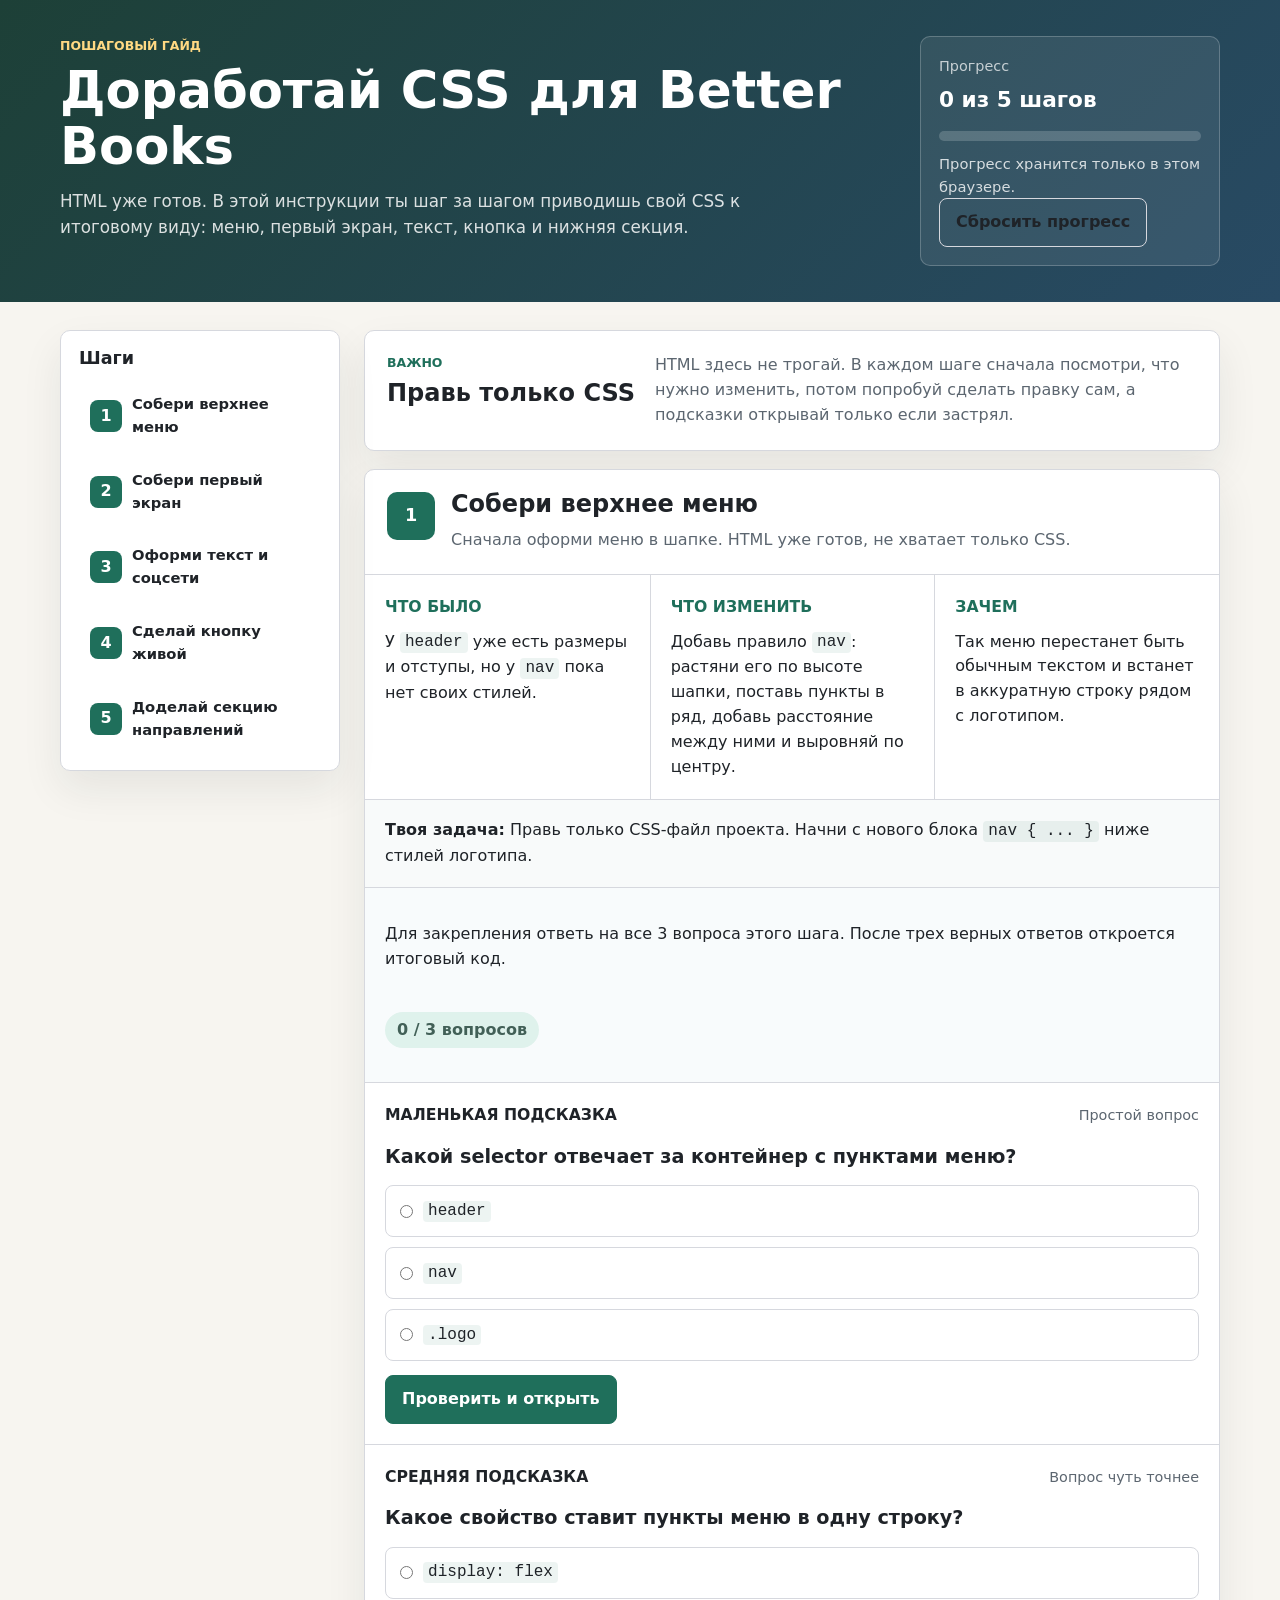
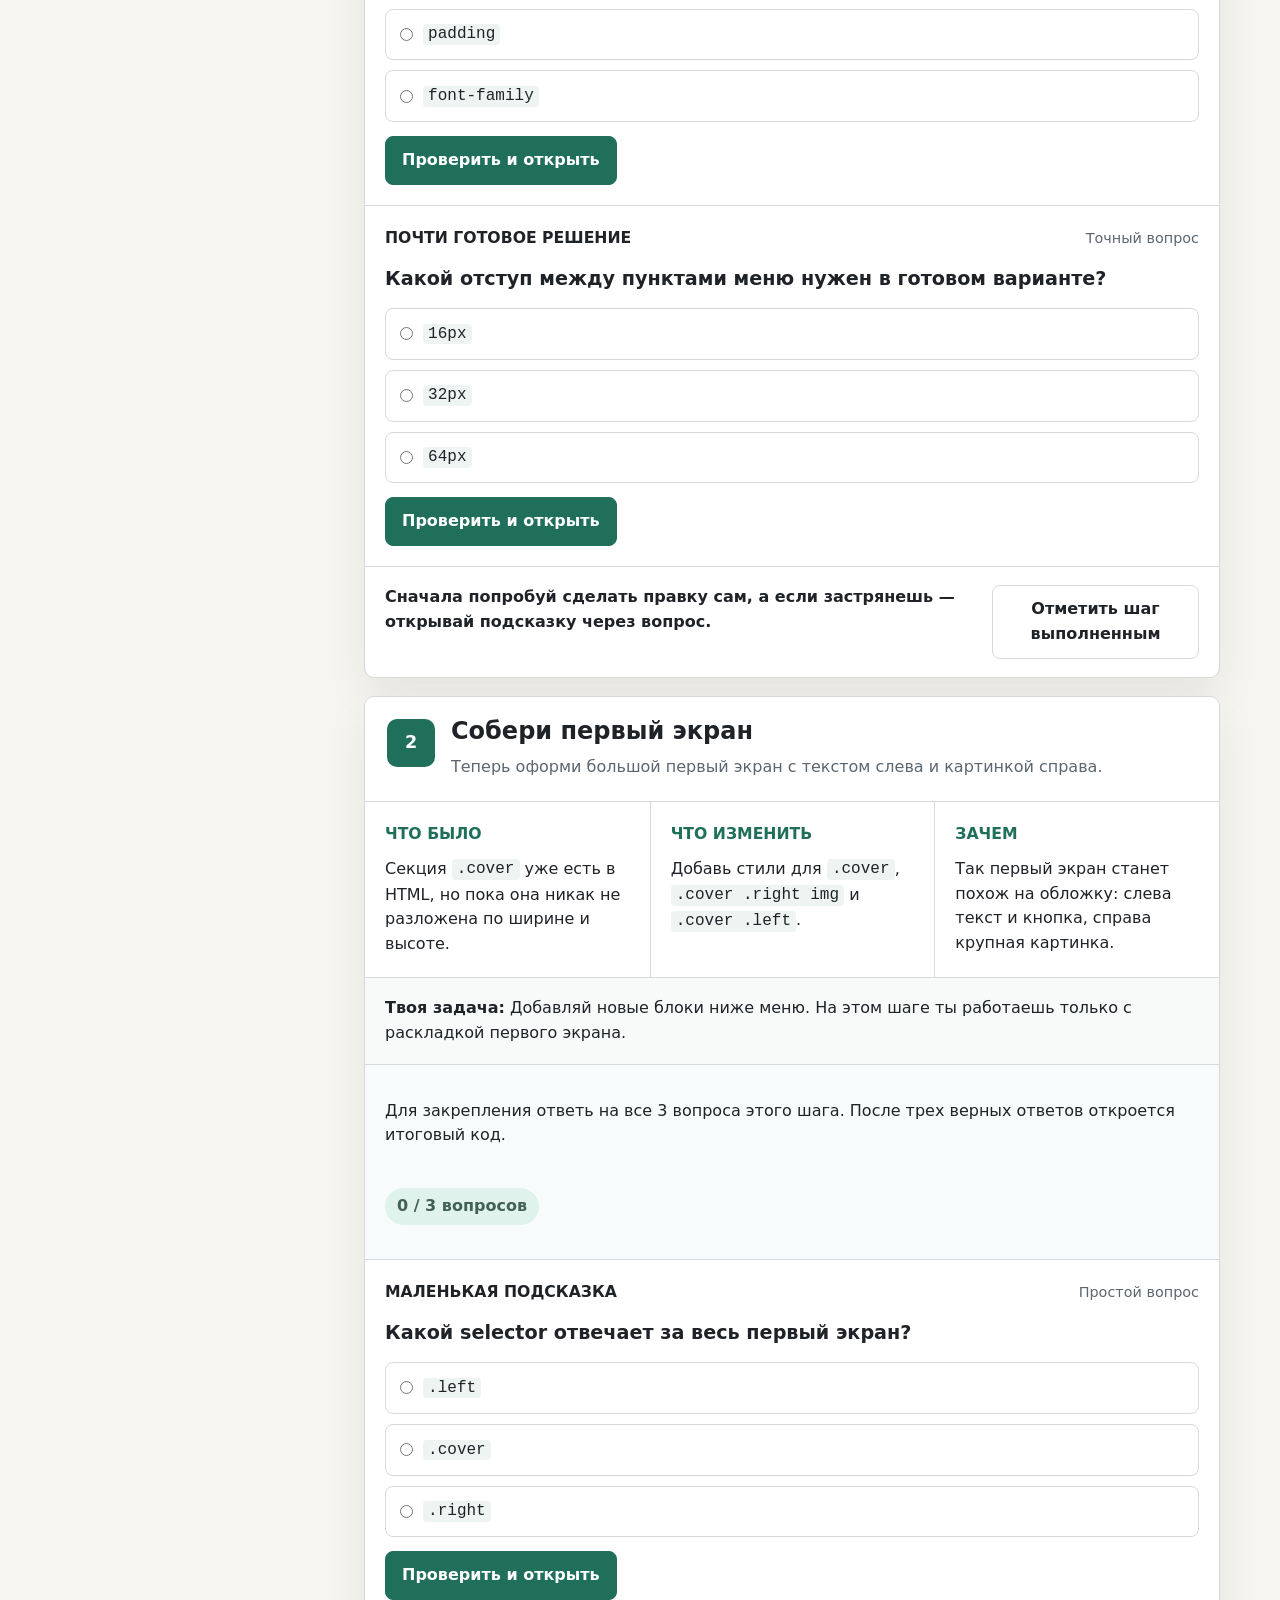
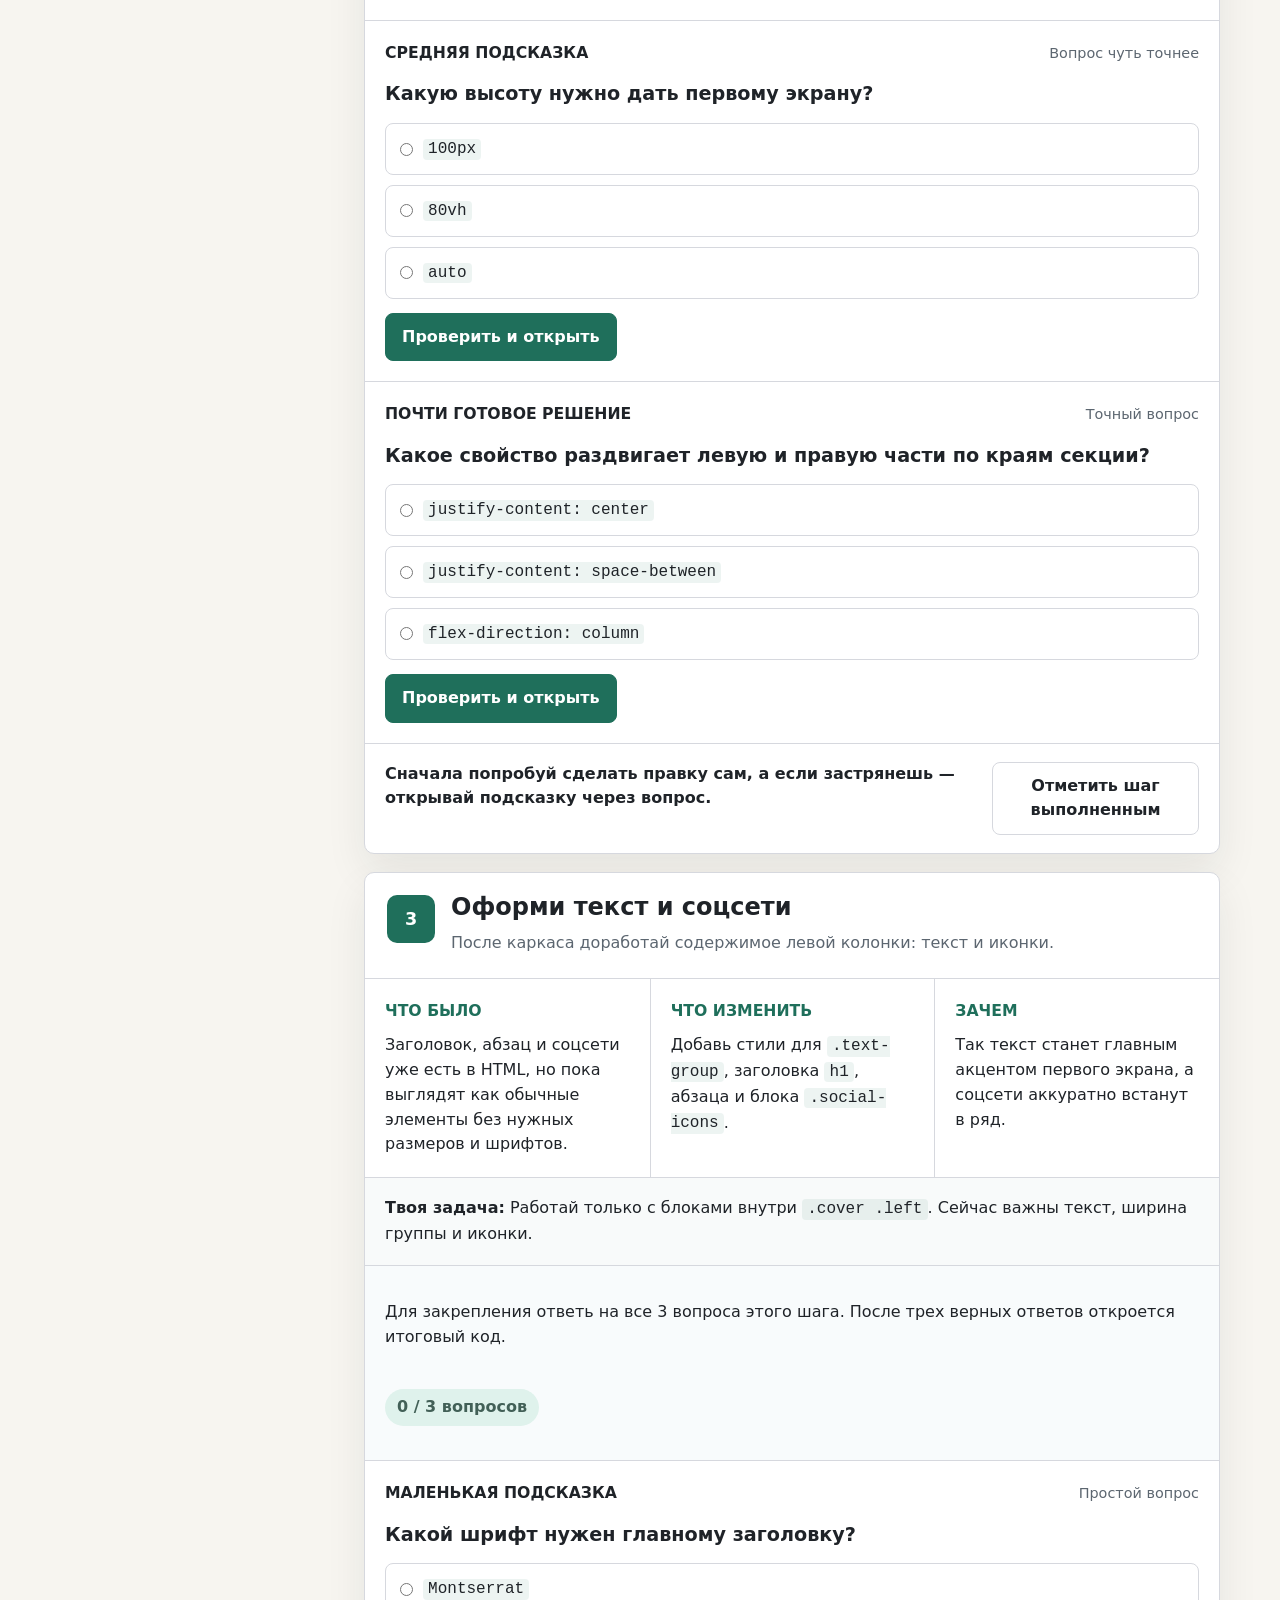
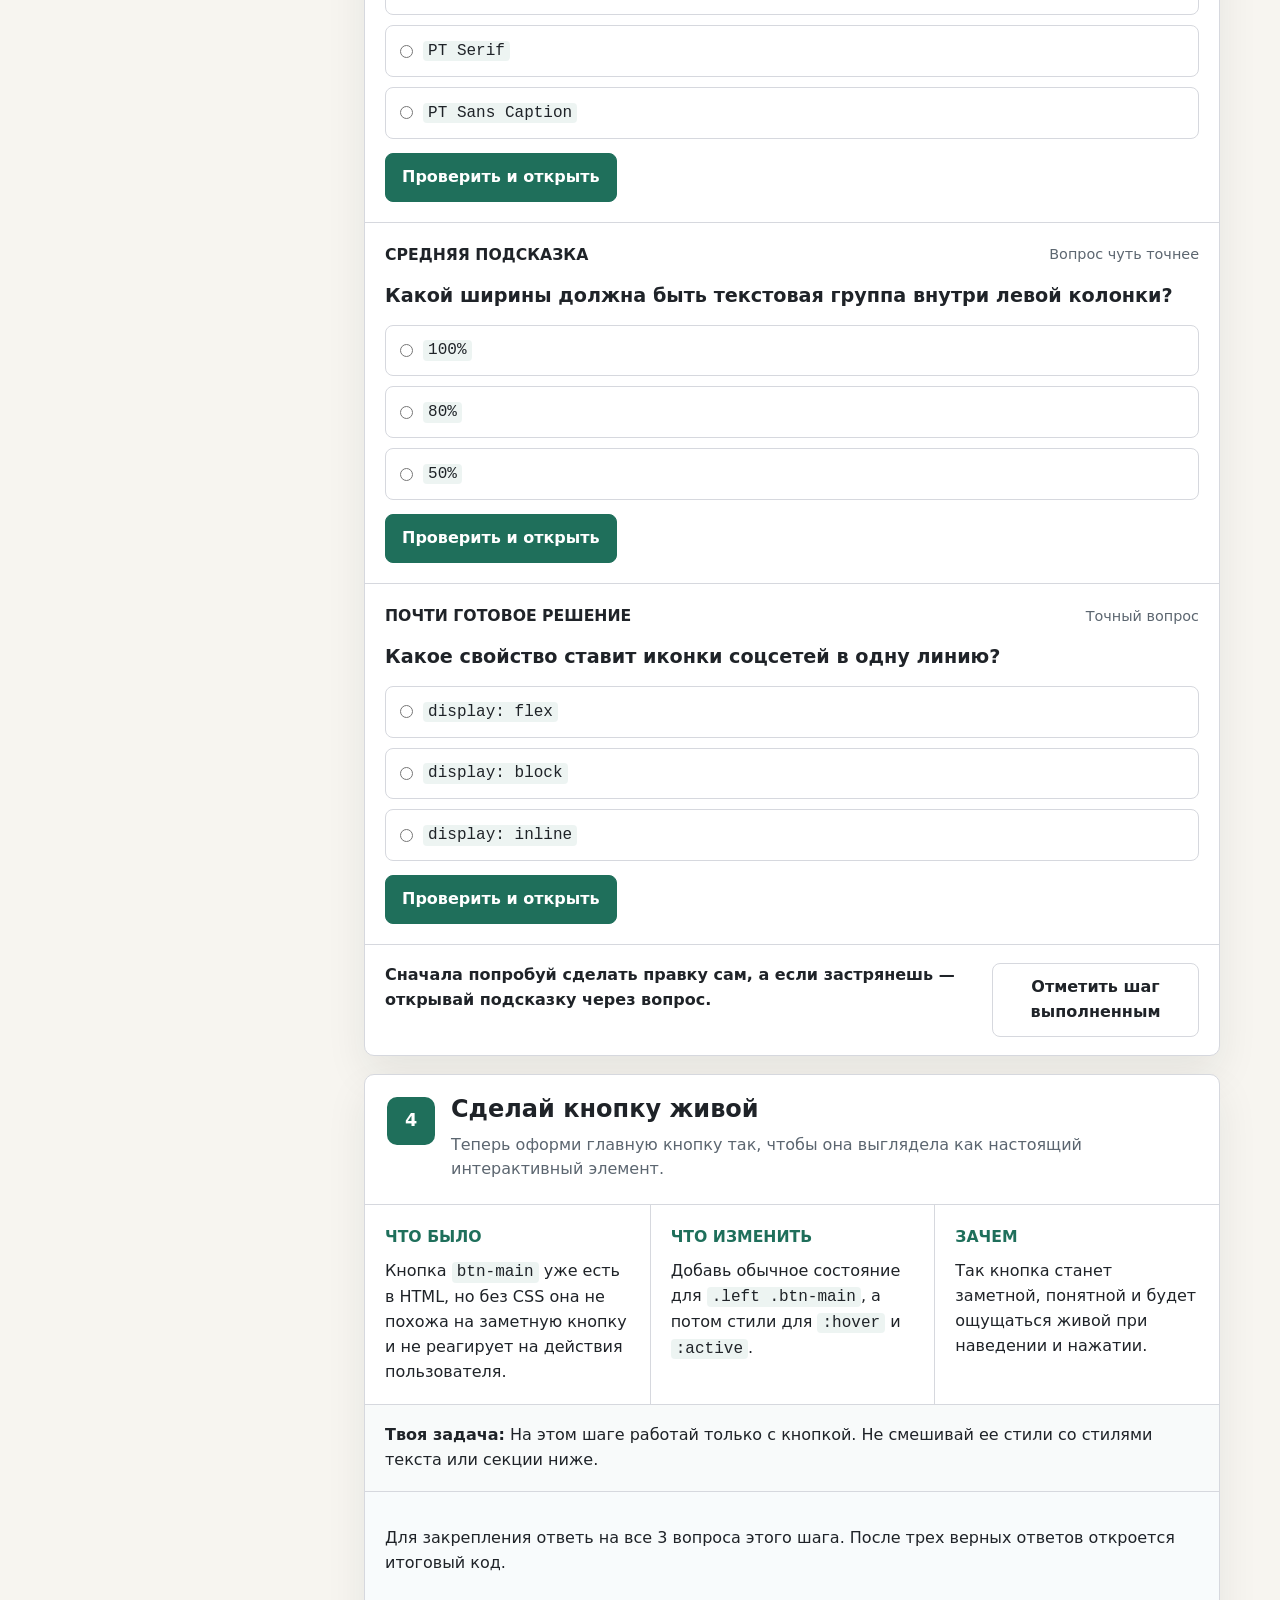
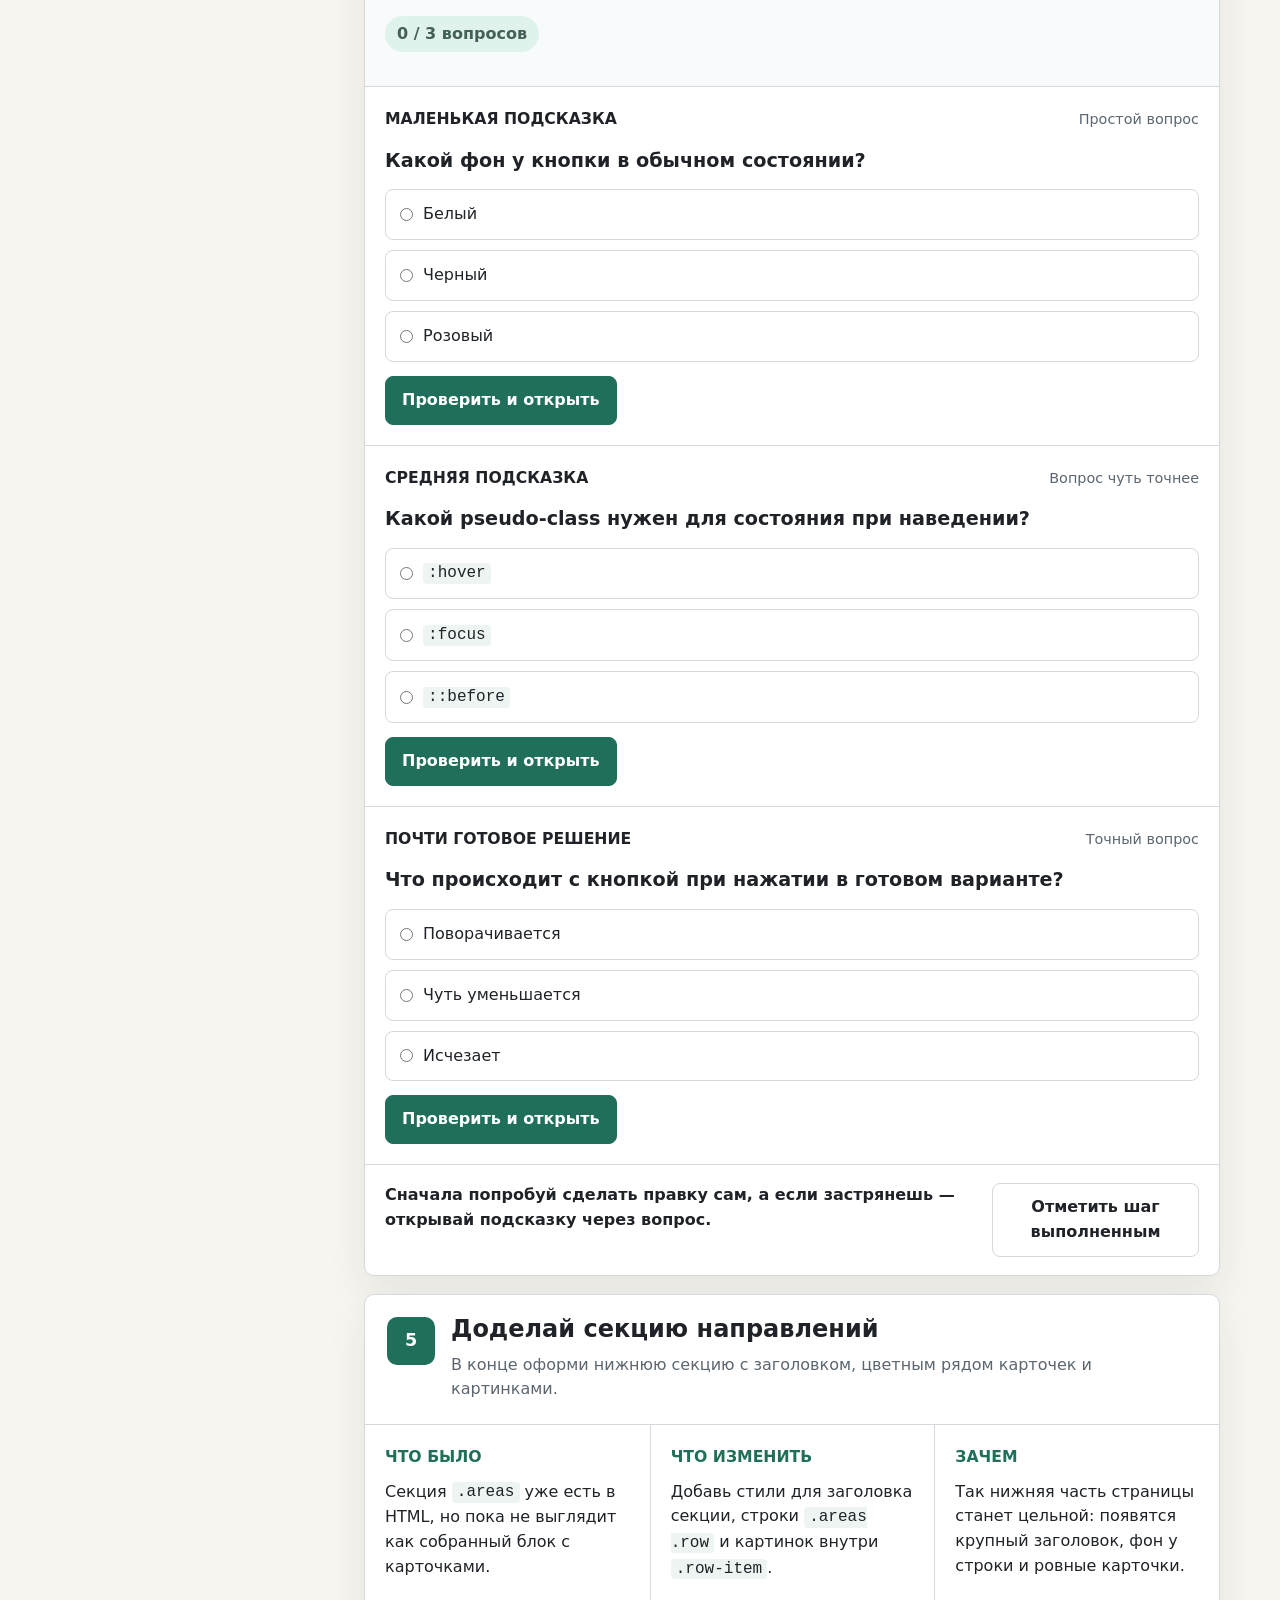
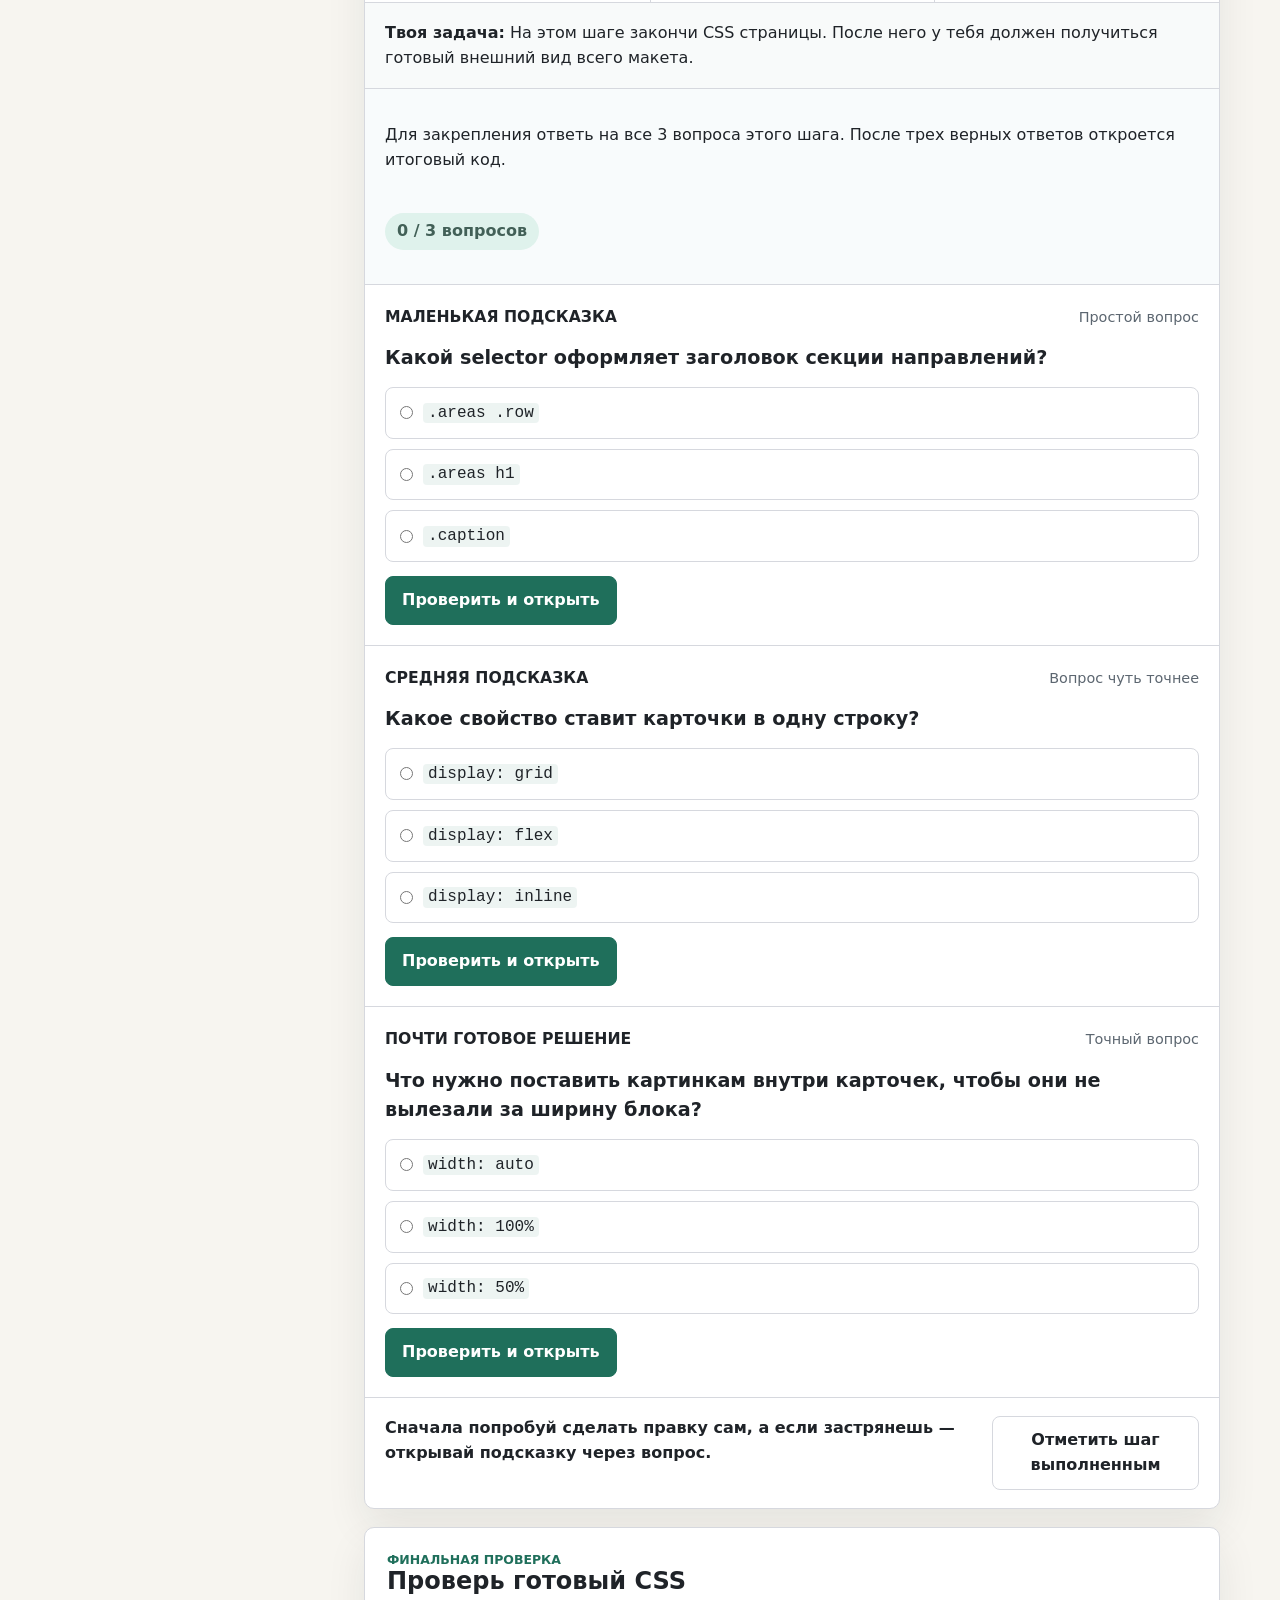
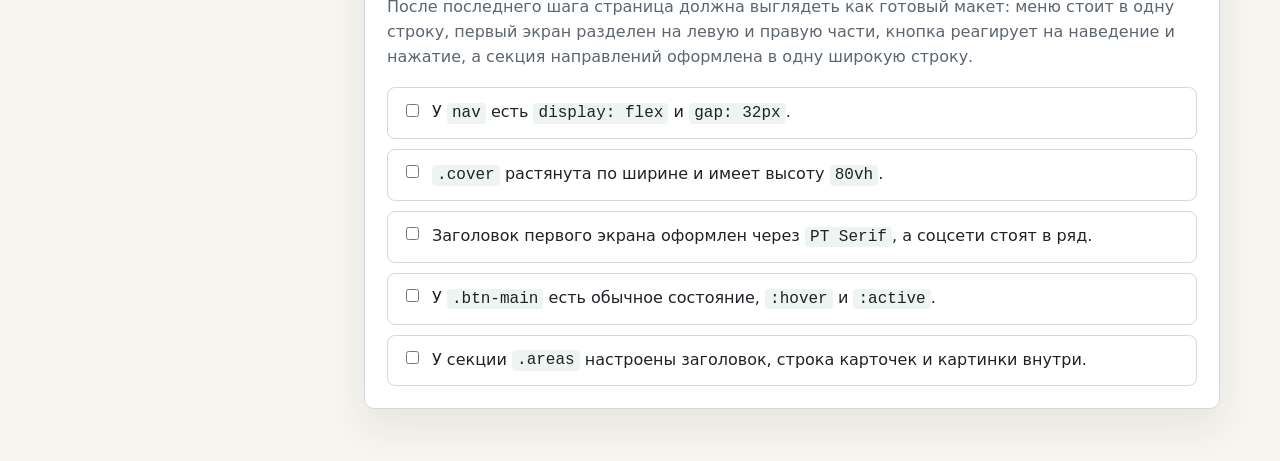
==== better_books_guide.html @ e9024067 "added a new guide for better books" ====
<!doctype html>
<html lang="ru">
  <head>
    <meta charset="UTF-8" />
    <meta name="viewport" content="width=device-width, initial-scale=1.0" />
    <title>Гайд по CSS для Better Books</title>
    <link rel="stylesheet" href="better_books_guide.css" />
  </head>
  <body>
    <header class="hero">
      <div class="hero__inner">
        <div class="hero__copy">
          <p class="eyebrow">Пошаговый гайд</p>
          <h1>Доработай CSS для Better Books</h1>
          <p>
            HTML уже готов. В этой инструкции ты шаг за шагом приводишь свой
            CSS к итоговому виду: меню, первый экран, текст, кнопка и нижняя
            секция.
          </p>
        </div>

        <div class="progress-card" aria-live="polite">
          <span class="progress-card__label">Прогресс</span>
          <strong id="progressText">0 из 5 шагов</strong>
          <div class="progress-bar" aria-hidden="true">
            <span id="progressBar"></span>
          </div>
          <p class="progress-card__note">
            Прогресс хранится только в этом браузере.
          </p>
          <button
            id="resetProgress"
            class="button button--ghost progress-card__button"
            type="button"
          >
            Сбросить прогресс
          </button>
        </div>
      </div>
    </header>

    <main class="page">
      <aside class="route" aria-label="Шаги">
        <h2>Шаги</h2>
        <nav id="stepNav"></nav>
      </aside>

      <section class="lesson" aria-label="Инструкция">
        <section class="intro">
          <div>
            <p class="eyebrow">Важно</p>
            <h2>Правь только CSS</h2>
          </div>
          <p>
            HTML здесь не трогай. В каждом шаге сначала посмотри, что нужно
            изменить, потом попробуй сделать правку сам, а подсказки открывай
            только если застрял.
          </p>
        </section>

        <div id="steps" class="steps"></div>

        <section class="finish" aria-labelledby="finish-title">
          <p class="eyebrow">Финальная проверка</p>
          <h2 id="finish-title">Проверь готовый CSS</h2>
          <p>
            После последнего шага страница должна выглядеть как готовый макет:
            меню стоит в одну строку, первый экран разделен на левую и правую
            части, кнопка реагирует на наведение и нажатие, а секция
            направлений оформлена в одну широкую строку.
          </p>

          <div class="checklist">
            <label>
              <input type="checkbox" />
              <span>У <code>nav</code> есть <code>display: flex</code> и <code>gap: 32px</code>.</span>
            </label>
            <label>
              <input type="checkbox" />
              <span><code>.cover</code> растянута по ширине и имеет высоту <code>80vh</code>.</span>
            </label>
            <label>
              <input type="checkbox" />
              <span>Заголовок первого экрана оформлен через <code>PT Serif</code>, а соцсети стоят в ряд.</span>
            </label>
            <label>
              <input type="checkbox" />
              <span>У <code>.btn-main</code> есть обычное состояние, <code>:hover</code> и <code>:active</code>.</span>
            </label>
            <label>
              <input type="checkbox" />
              <span>У секции <code>.areas</code> настроены заголовок, строка карточек и картинки внутри.</span>
            </label>
          </div>
        </section>
      </section>
    </main>

    <script src="better_books_guide.js"></script>
  </body>
</html>
---- better_books_guide.css ----
:root {
  color-scheme: light;
  --bg: #f7f5f0;
  --paper: #ffffff;
  --ink: #1f2328;
  --muted: #5c6670;
  --line: #d6d8de;
  --accent: #1f6f5b;
  --accent-soft: #dff2ec;
  --accent-strong: #0f5a48;
  --warn: #fff6da;
  --warn-line: #f0d06a;
  --code-bg: #16211d;
  --code-ink: #effaf5;
  --shadow: 0 18px 40px rgba(25, 32, 41, 0.08);
}

* {
  box-sizing: border-box;
}

html {
  scroll-behavior: smooth;
}

body {
  margin: 0;
  min-height: 100vh;
  color: var(--ink);
  background: var(--bg);
  font-family:
    Inter, system-ui, -apple-system, BlinkMacSystemFont, "Segoe UI", sans-serif;
  line-height: 1.55;
}

button,
input {
  font: inherit;
}

code,
pre {
  font-family:
    "SFMono-Regular", Consolas, "Liberation Mono", Menlo, monospace;
}

code {
  padding: 0.08rem 0.32rem;
  border-radius: 4px;
  background: rgba(31, 111, 91, 0.08);
}

.hero {
  color: #ffffff;
  background: linear-gradient(135deg, #1d4037, #284a64);
}

.hero__inner {
  width: min(1160px, calc(100% - 32px));
  margin: 0 auto;
  padding: 36px 0;
  display: grid;
  grid-template-columns: minmax(0, 1fr) minmax(250px, 300px);
  gap: 24px;
  align-items: start;
}

.hero__copy h1,
.intro h2,
.route h2,
.step h2,
.finish h2 {
  margin: 0;
  line-height: 1.08;
}

.hero__copy h1 {
  font-size: clamp(2.1rem, 4vw, 4rem);
}

.hero__copy p:last-child {
  max-width: 760px;
  margin: 14px 0 0;
  color: rgba(255, 255, 255, 0.84);
  font-size: 1.05rem;
}

.eyebrow {
  margin: 0 0 8px;
  font-size: 0.78rem;
  font-weight: 800;
  text-transform: uppercase;
  color: #ffd983;
}

.progress-card {
  padding: 18px;
  border: 1px solid rgba(255, 255, 255, 0.22);
  border-radius: 10px;
  background: rgba(255, 255, 255, 0.08);
}

.progress-card__label {
  display: block;
  margin-bottom: 6px;
  color: rgba(255, 255, 255, 0.72);
  font-size: 0.9rem;
}

.progress-card strong {
  display: block;
  font-size: 1.35rem;
}

.progress-card__note {
  margin: 12px 0 0;
  color: rgba(255, 255, 255, 0.8);
  font-size: 0.92rem;
}

.progress-bar {
  height: 10px;
  margin-top: 14px;
  overflow: hidden;
  border-radius: 999px;
  background: rgba(255, 255, 255, 0.18);
}

.progress-bar span {
  display: block;
  width: 0;
  height: 100%;
  border-radius: inherit;
  background: #ffd983;
  transition: width 220ms ease;
}

.page {
  width: min(1160px, calc(100% - 32px));
  margin: 28px auto 52px;
  display: grid;
  grid-template-columns: 280px minmax(0, 1fr);
  gap: 24px;
  align-items: start;
}

.route,
.intro,
.step,
.finish {
  border: 1px solid var(--line);
  border-radius: 10px;
  background: var(--paper);
  box-shadow: var(--shadow);
}

.route {
  position: sticky;
  top: 18px;
  padding: 18px;
}

.route h2 {
  font-size: 1.1rem;
}

.route nav {
  display: grid;
  gap: 8px;
  margin-top: 14px;
}

.route a {
  display: grid;
  grid-template-columns: 32px 1fr;
  gap: 10px;
  align-items: center;
  padding: 10px;
  color: var(--ink);
  text-decoration: none;
  border: 1px solid transparent;
  border-radius: 8px;
}

.route a:hover,
.route a:focus-visible {
  border-color: var(--accent);
  background: var(--accent-soft);
  outline: none;
}

.route a.is-done {
  color: var(--accent-strong);
}

.route__num {
  width: 32px;
  height: 32px;
  display: grid;
  place-items: center;
  color: #ffffff;
  border-radius: 8px;
  background: var(--accent);
  font-weight: 800;
}

.route__title {
  min-width: 0;
  font-size: 0.92rem;
  font-weight: 700;
}

.lesson {
  display: grid;
  gap: 18px;
}

.intro {
  display: grid;
  grid-template-columns: minmax(180px, 250px) minmax(0, 1fr);
  gap: 18px;
  align-items: start;
  padding: 22px;
}

.intro .eyebrow,
.finish .eyebrow,
.step .eyebrow {
  color: var(--accent);
}

.intro p:last-child,
.finish p {
  margin: 0;
  color: var(--muted);
}

.steps {
  display: grid;
  gap: 18px;
}

.step {
  overflow: hidden;
}

.step__header {
  display: grid;
  grid-template-columns: 48px 1fr;
  gap: 16px;
  align-items: start;
  padding: 22px;
  border-bottom: 1px solid var(--line);
}

.step__number {
  width: 48px;
  height: 48px;
  display: grid;
  place-items: center;
  color: #ffffff;
  border-radius: 10px;
  background: var(--accent);
  font-weight: 800;
  font-size: 1.1rem;
}

.step__goal {
  margin: 10px 0 0;
  color: var(--muted);
}

.flow {
  display: grid;
  grid-template-columns: repeat(3, minmax(0, 1fr));
  border-bottom: 1px solid var(--line);
}

.flow__item {
  padding: 20px;
}

.flow__item + .flow__item {
  border-left: 1px solid var(--line);
}

.flow__item h3 {
  margin: 0 0 10px;
  font-size: 0.98rem;
  text-transform: uppercase;
  color: var(--accent);
}

.flow__item p,
.task p,
.step__checkin p,
.step__recap p,
.step__result-note,
.question,
.feedback {
  margin: 0;
}

.task,
.practice,
.step__footer {
  padding: 18px 20px;
}

.task {
  border-bottom: 1px solid var(--line);
  background: rgba(31, 111, 91, 0.03);
}

.step__checkin {
  padding: 18px 20px;
  border-bottom: 1px solid var(--warn-line);
  background: var(--warn);
}

.step__checkin.is-highlighted,
.practice.is-highlighted {
  animation: pulse 1.2s ease;
}

.practice {
  display: grid;
  gap: 8px;
  border-bottom: 1px solid var(--line);
  background: #f8fbfc;
}

.practice__count {
  width: fit-content;
  padding: 6px 12px;
  border-radius: 999px;
  background: var(--accent-soft);
  color: #426057;
  font-weight: 700;
}

.hints {
  display: grid;
}

.hint {
  padding: 20px;
  border-bottom: 1px solid var(--line);
}

.hint__top {
  display: flex;
  justify-content: space-between;
  gap: 14px;
  align-items: center;
}

.hint__top h3 {
  margin: 0;
  font-size: 0.98rem;
  text-transform: uppercase;
}

.hint__difficulty {
  color: var(--muted);
  font-size: 0.9rem;
}

.hint__form {
  display: grid;
  gap: 14px;
  margin-top: 14px;
}

.question {
  font-size: 1.2rem;
  font-weight: 700;
}

.options {
  display: grid;
  gap: 10px;
}

.option {
  display: flex;
  align-items: center;
  gap: 10px;
  padding: 12px 14px;
  border: 1px solid var(--line);
  border-radius: 8px;
  cursor: pointer;
}

.option input {
  margin: 0;
  flex: 0 0 auto;
}

.option span {
  min-width: 0;
}

.hint__actions {
  display: flex;
  flex-wrap: wrap;
  gap: 12px;
  align-items: center;
}

.feedback {
  color: var(--muted);
}

.feedback.is-ok {
  color: var(--accent-strong);
  font-weight: 700;
}

.feedback.is-error {
  color: #b34732;
  font-weight: 700;
}

.hint__body {
  margin-top: 14px;
  padding: 16px;
  border-left: 4px solid var(--accent);
  background: var(--accent-soft);
}

.hint__level {
  display: inline-block;
  margin-bottom: 8px;
  font-weight: 800;
  color: #173f34;
}

.hint__body pre,
.step__result pre {
  overflow: auto;
  margin: 12px 0 0;
  padding: 16px;
  border-radius: 10px;
  background: var(--code-bg);
  color: var(--code-ink);
}

.hint__body pre code,
.step__result pre code {
  padding: 0;
  background: transparent;
  color: inherit;
}

.step__result {
  padding: 20px;
  border-bottom: 1px solid var(--line);
  background: #fcfdfd;
}

.step__result-head p {
  margin: 8px 0 0;
  color: var(--muted);
}

.result-grid {
  display: grid;
  grid-template-columns: repeat(2, minmax(0, 1fr));
  gap: 14px;
  margin-top: 14px;
}

.result-card {
  min-width: 0;
}

.result-card h3 {
  margin: 0;
  font-size: 1rem;
}

.step__result-note {
  margin-top: 14px;
  color: var(--muted);
}

.step__footer {
  display: flex;
  justify-content: space-between;
  gap: 16px;
  align-items: start;
}

.step__footer-copy {
  display: grid;
  gap: 12px;
}

.step__status {
  margin: 0;
  font-weight: 700;
}

.step__recap {
  padding: 14px 16px;
  border-radius: 10px;
  background: #eef7f3;
}

.finish {
  padding: 22px;
}

.checklist {
  display: grid;
  gap: 10px;
  margin-top: 18px;
}

.checklist label {
  display: flex;
  gap: 10px;
  align-items: flex-start;
  padding: 12px 14px;
  border: 1px solid var(--line);
  border-radius: 8px;
}

.checklist input {
  margin-top: 0.2rem;
  flex: 0 0 auto;
}

.button {
  padding: 11px 16px;
  color: #ffffff;
  border: 1px solid var(--accent);
  border-radius: 8px;
  background: var(--accent);
  cursor: pointer;
  font-weight: 700;
}

.button:hover,
.button:focus-visible {
  background: var(--accent-strong);
  border-color: var(--accent-strong);
  outline: none;
}

.button--ghost {
  color: var(--ink);
  background: transparent;
  border-color: var(--line);
}

.button--ghost:hover,
.button--ghost:focus-visible {
  color: var(--ink);
  background: #f3f6f7;
  border-color: var(--accent);
}

@keyframes pulse {
  0% {
    box-shadow: 0 0 0 0 rgba(31, 111, 91, 0.28);
  }

  100% {
    box-shadow: 0 0 0 14px rgba(31, 111, 91, 0);
  }
}

@media (max-width: 980px) {
  .hero__inner,
  .page,
  .intro,
  .flow,
  .result-grid,
  .step__footer {
    grid-template-columns: 1fr;
  }

  .page {
    gap: 18px;
  }

  .route {
    position: static;
  }

  .flow__item + .flow__item {
    border-left: 0;
    border-top: 1px solid var(--line);
  }
}

@media (max-width: 720px) {
  .hero__inner,
  .page {
    width: min(100%, calc(100% - 20px));
  }

  .step__header,
  .task,
  .practice,
  .hint,
  .step__result,
  .step__footer,
  .finish,
  .intro {
    padding-left: 16px;
    padding-right: 16px;
  }

  .hint__top,
  .hint__actions {
    align-items: start;
    flex-direction: column;
  }

  .question {
    font-size: 1.05rem;
  }
}
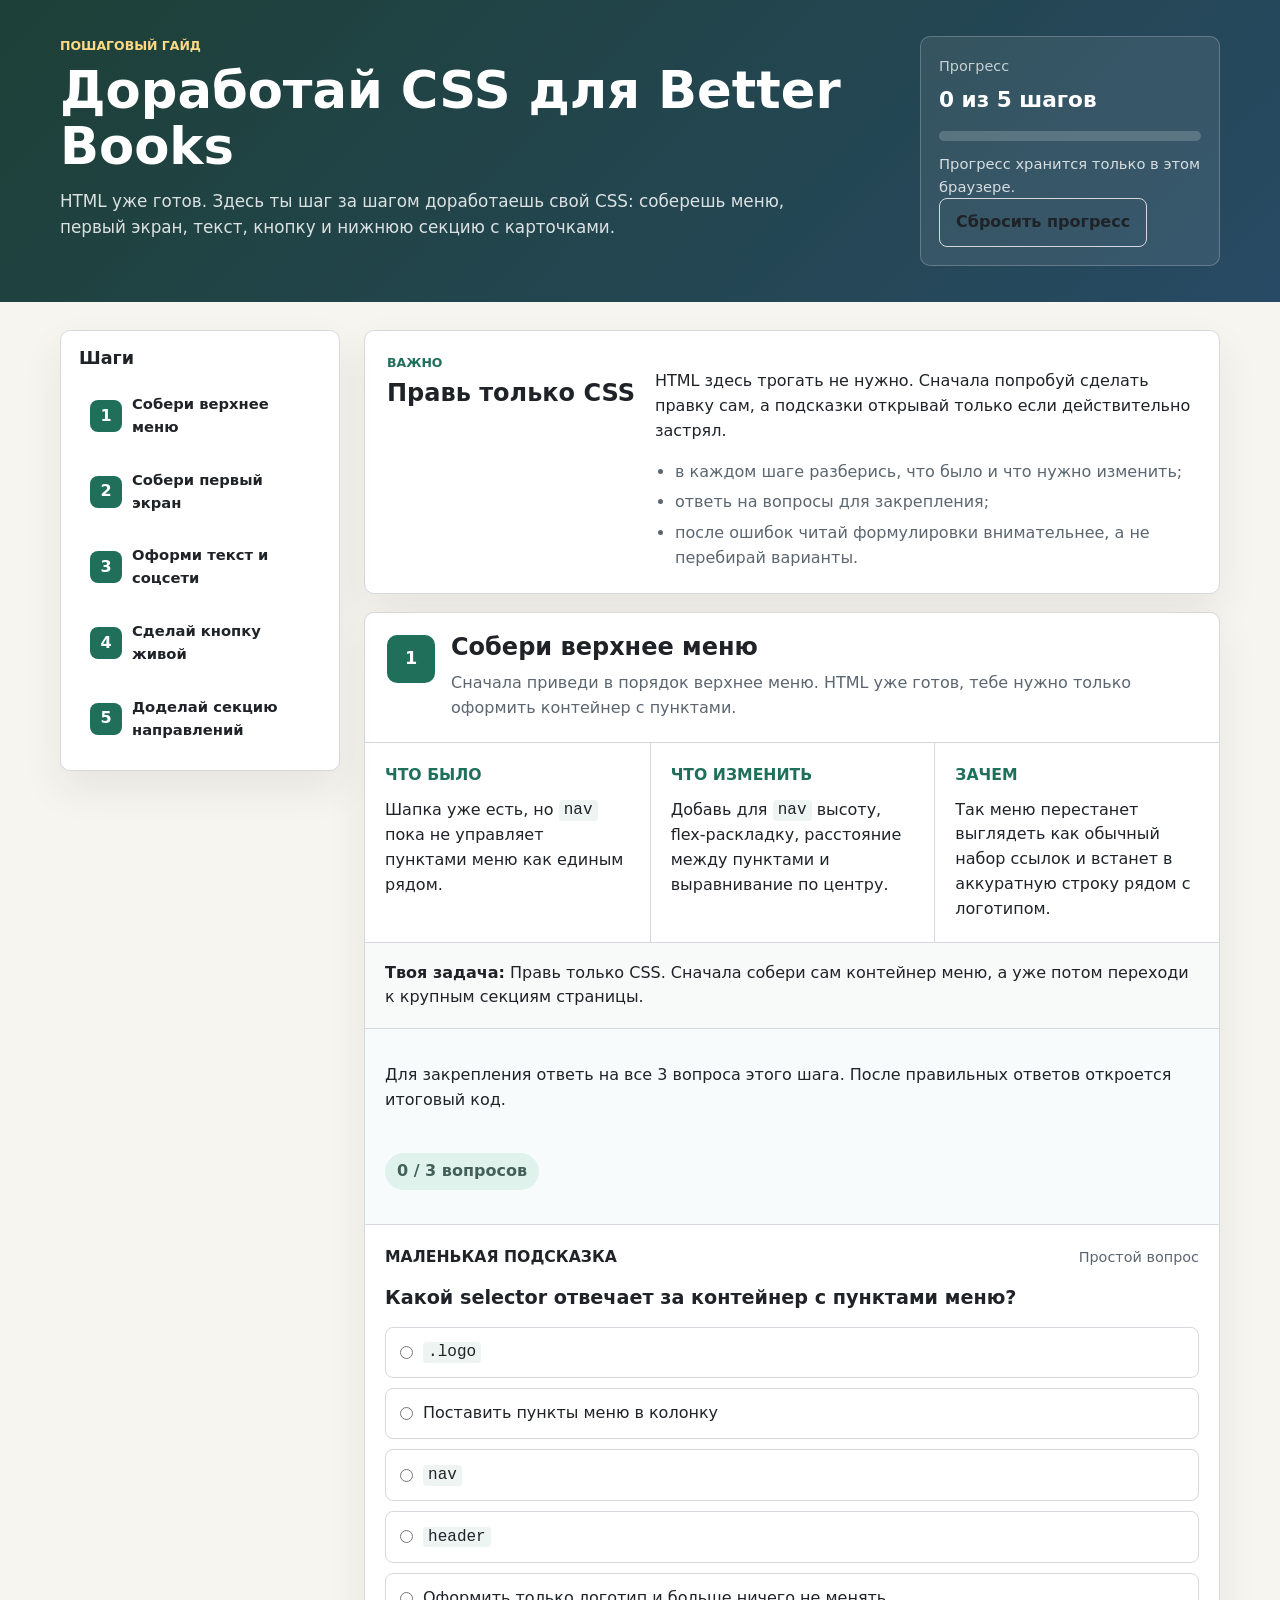
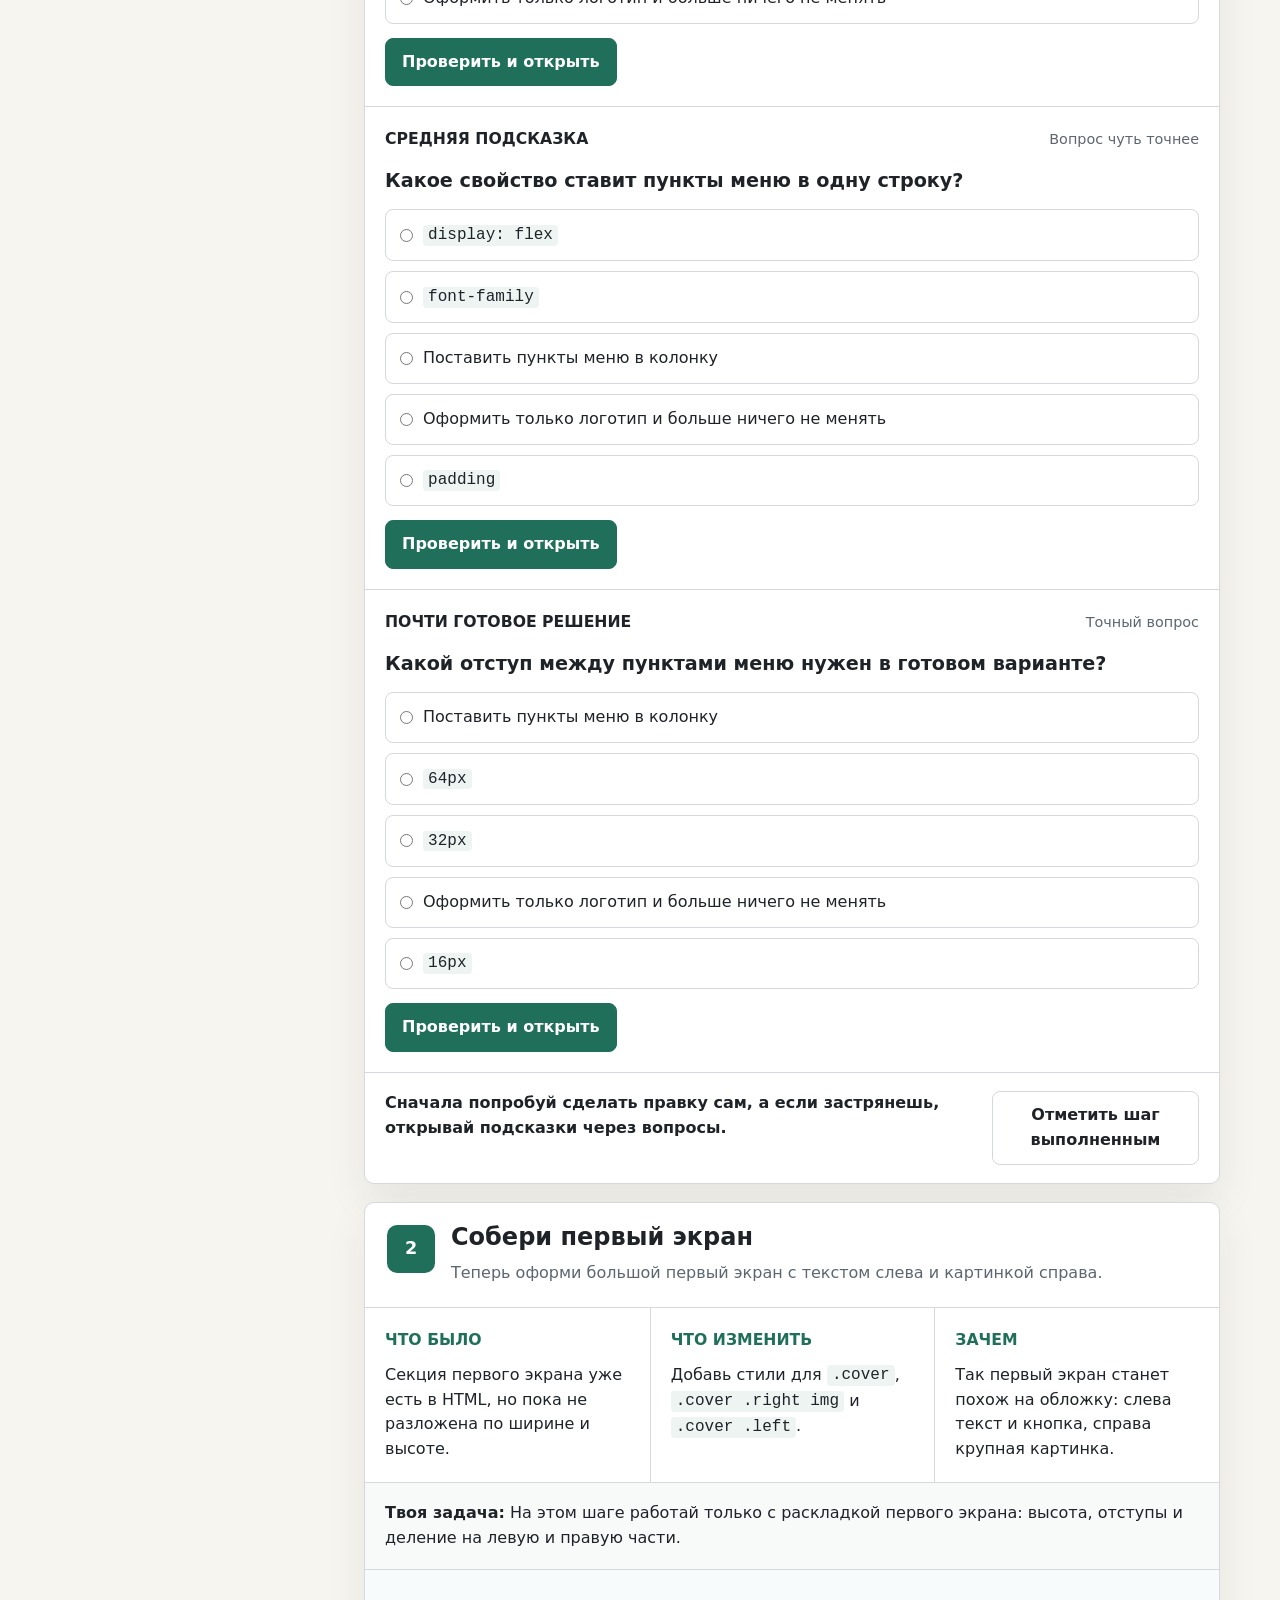
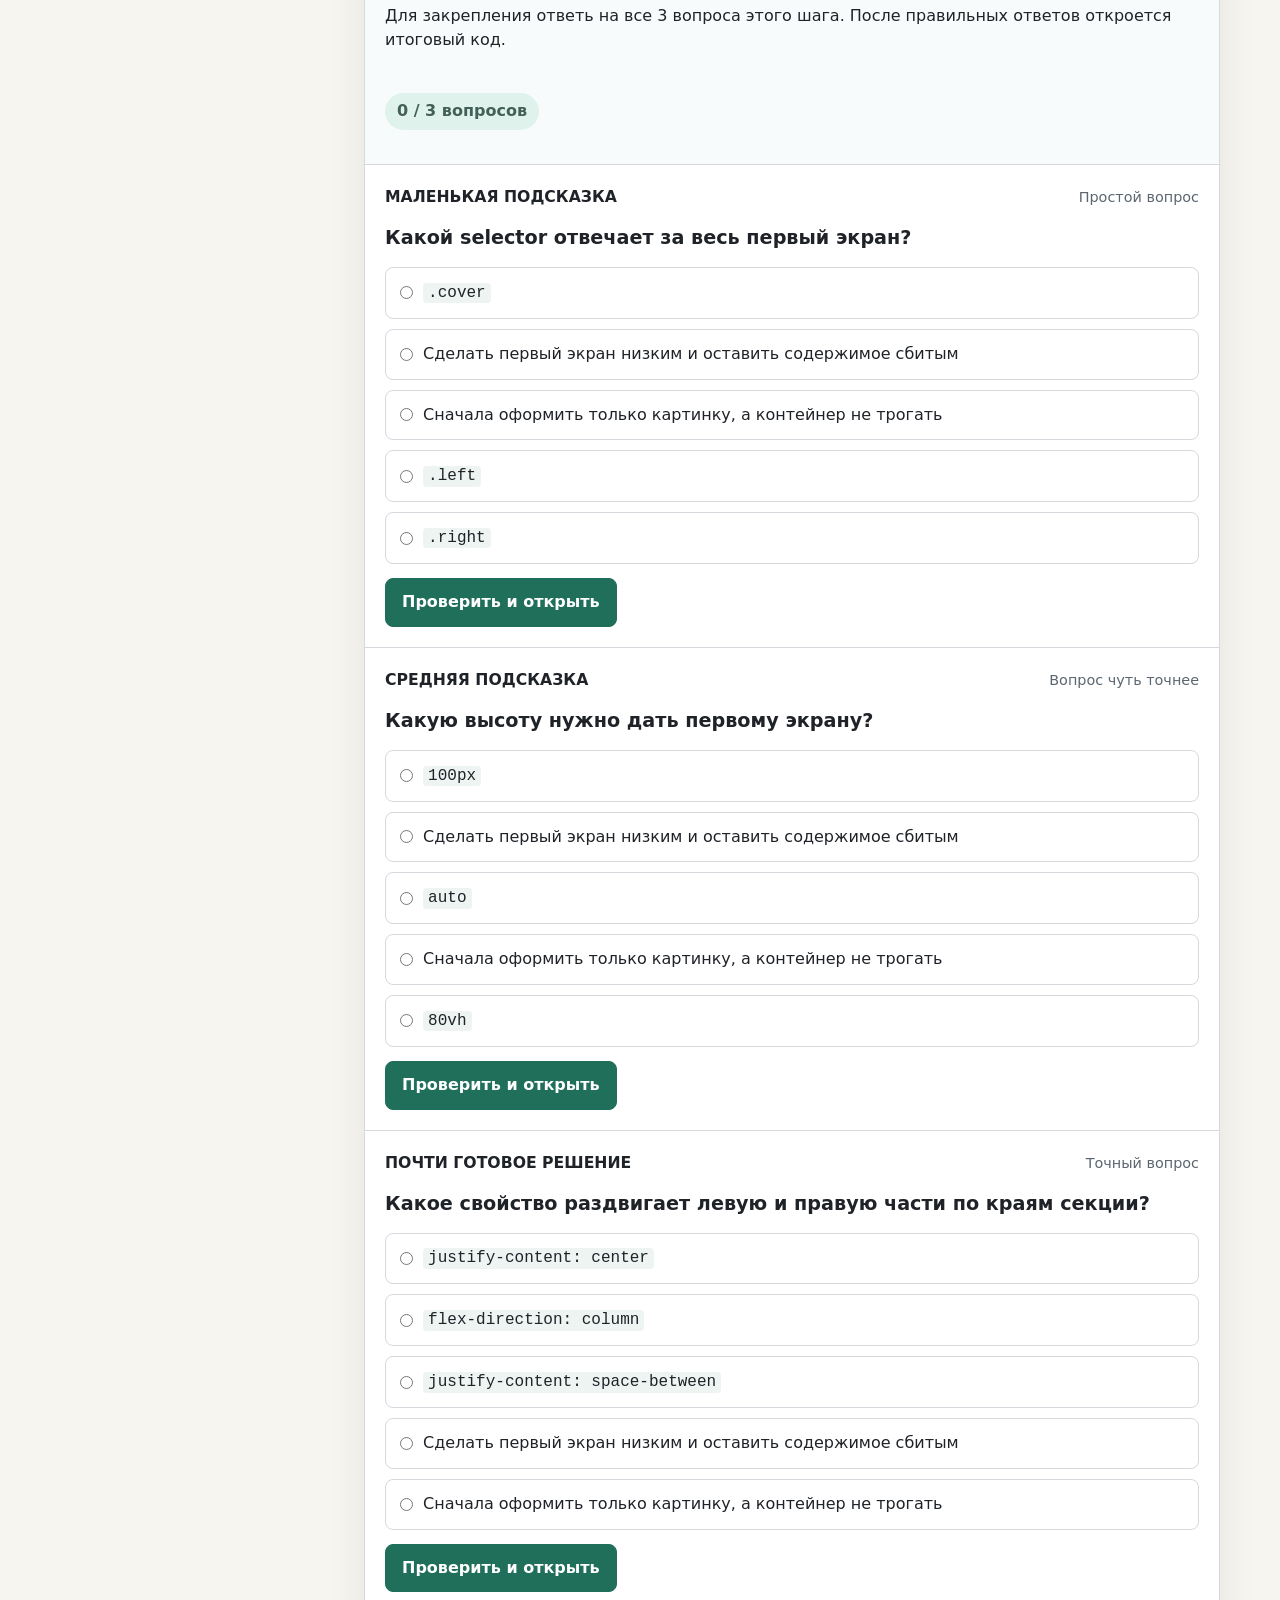
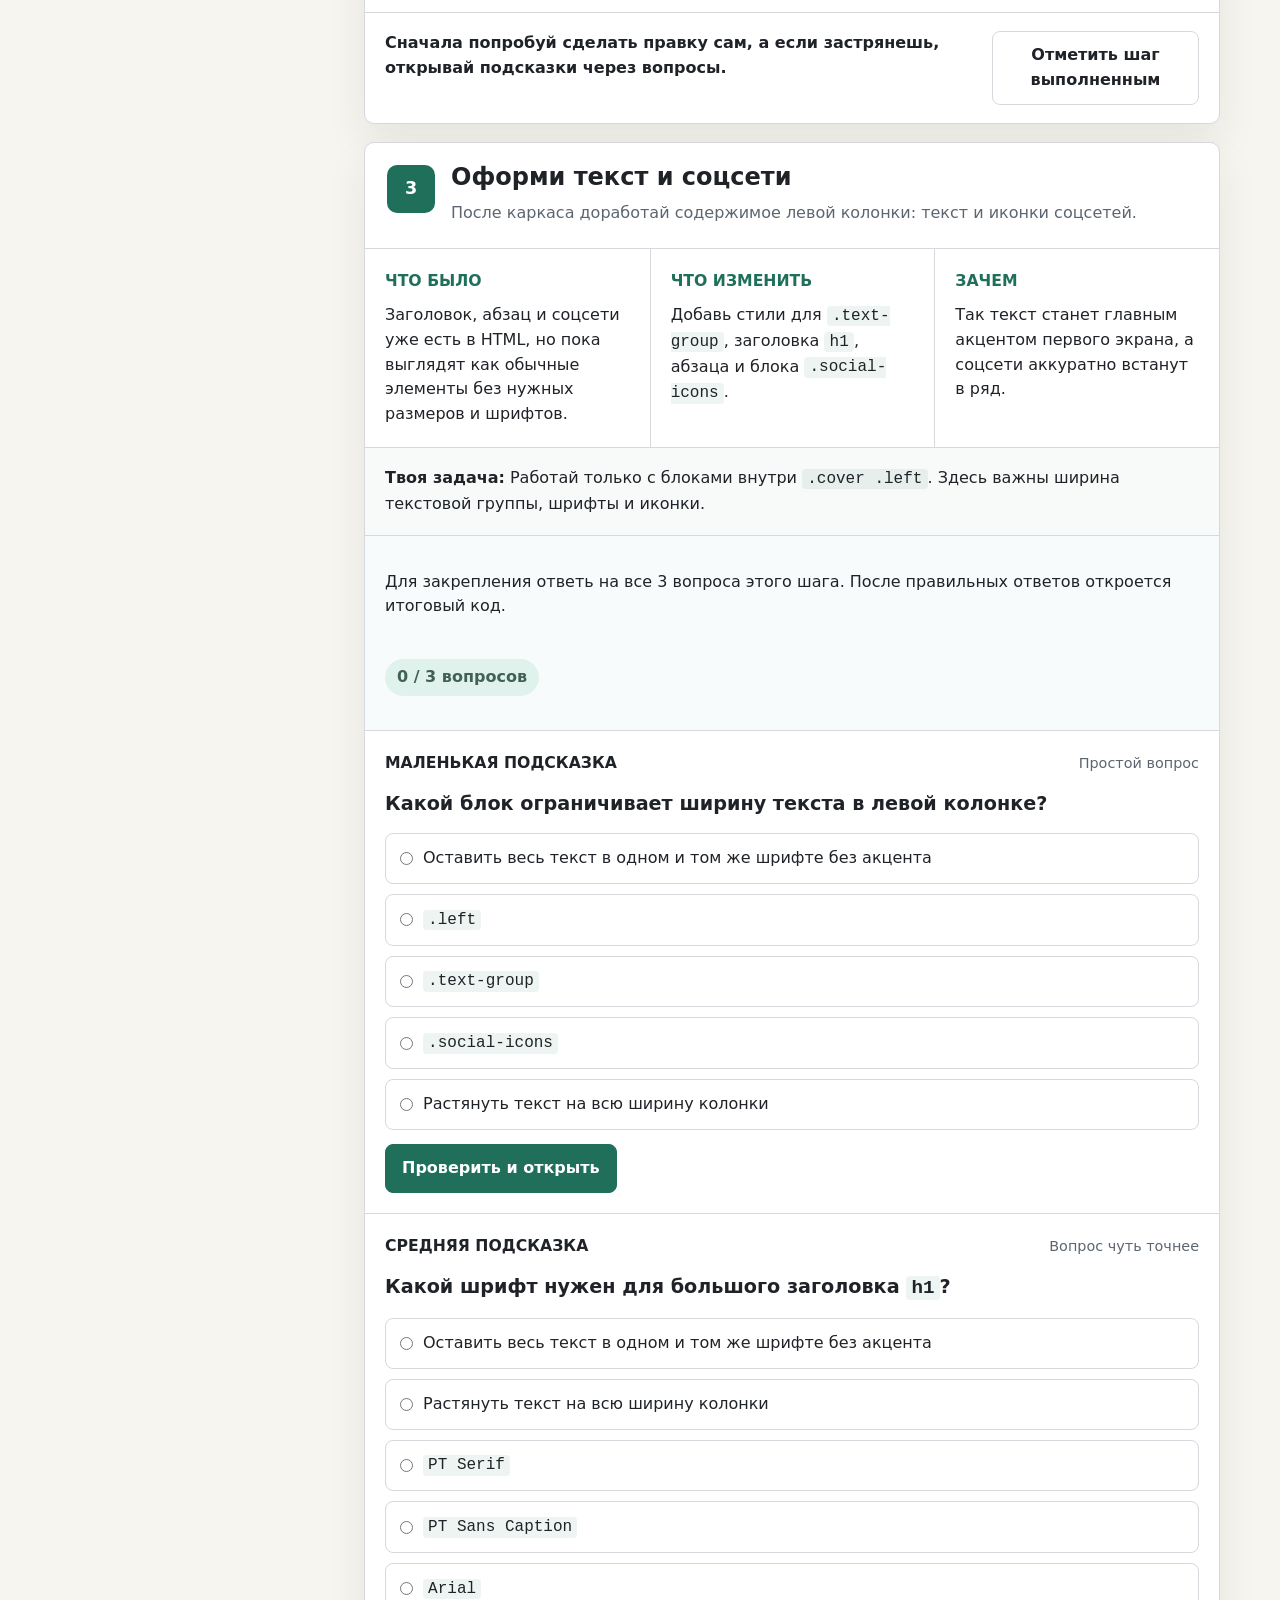
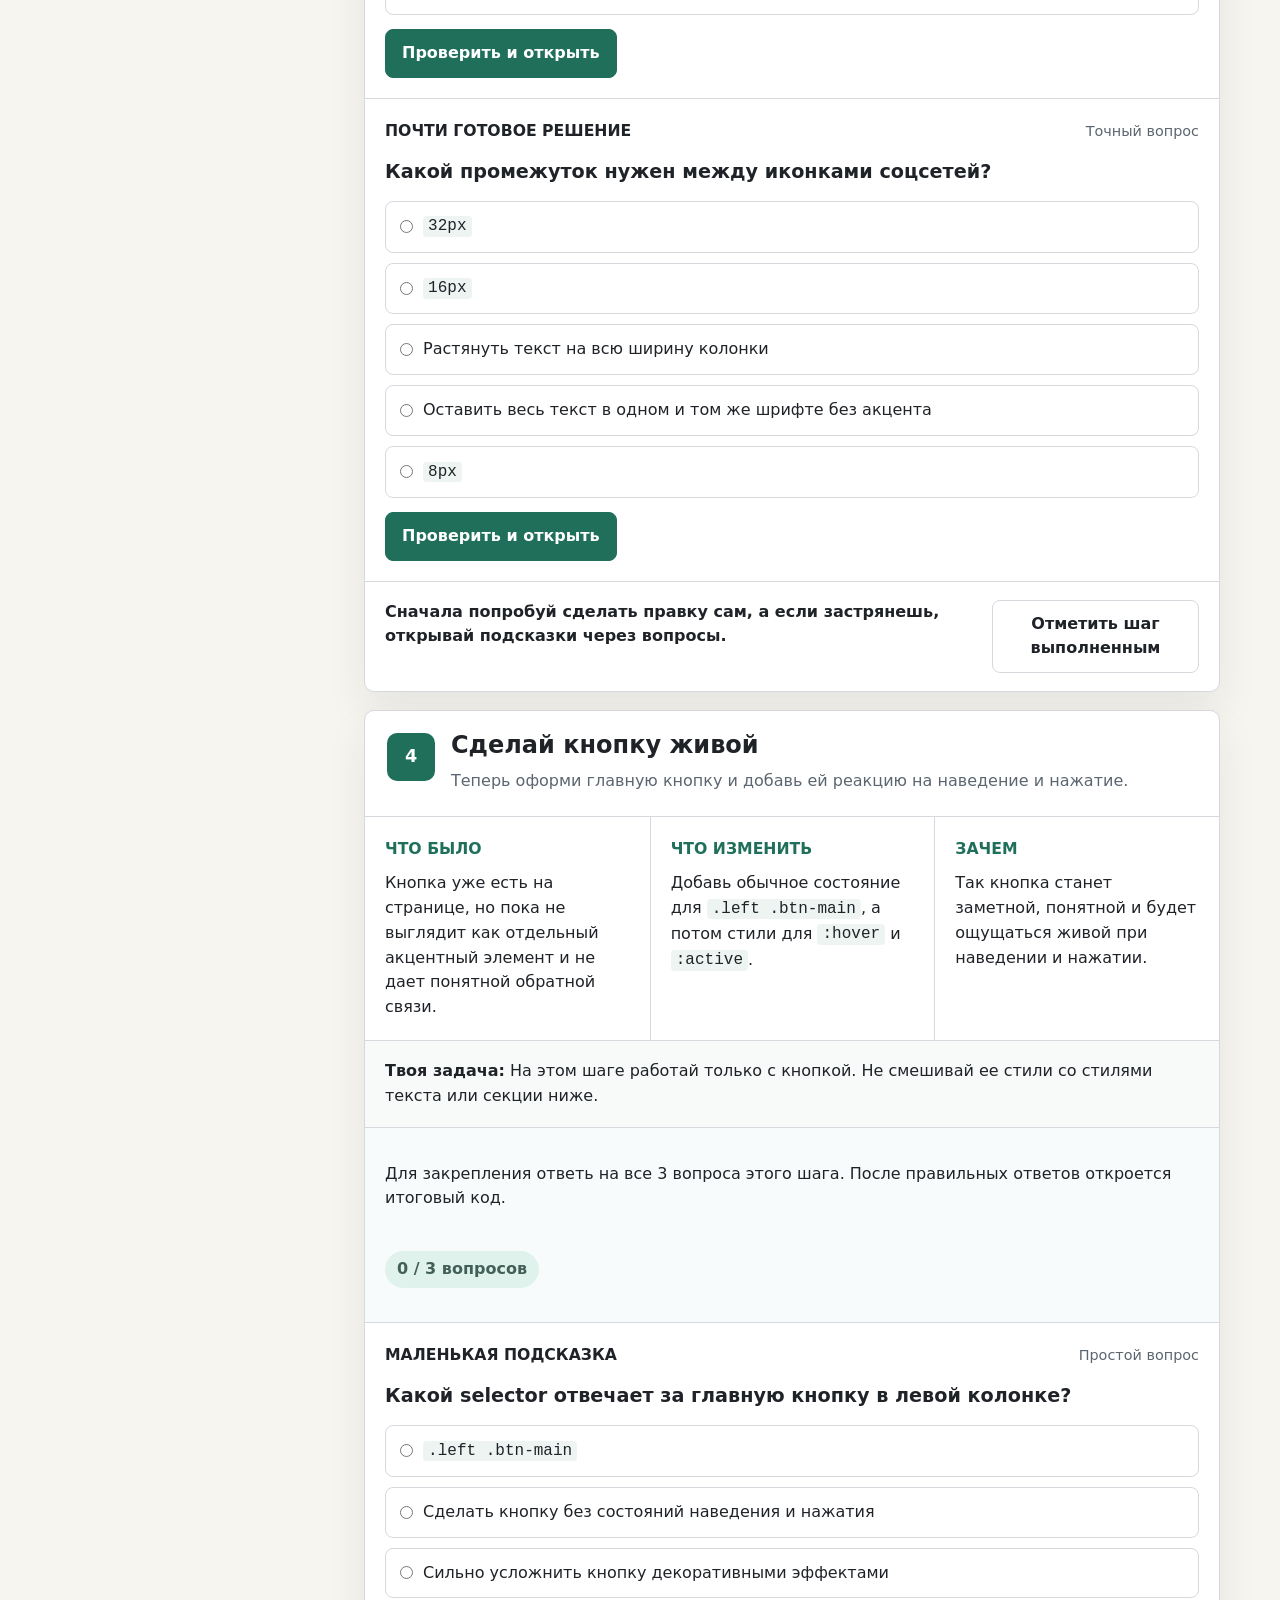
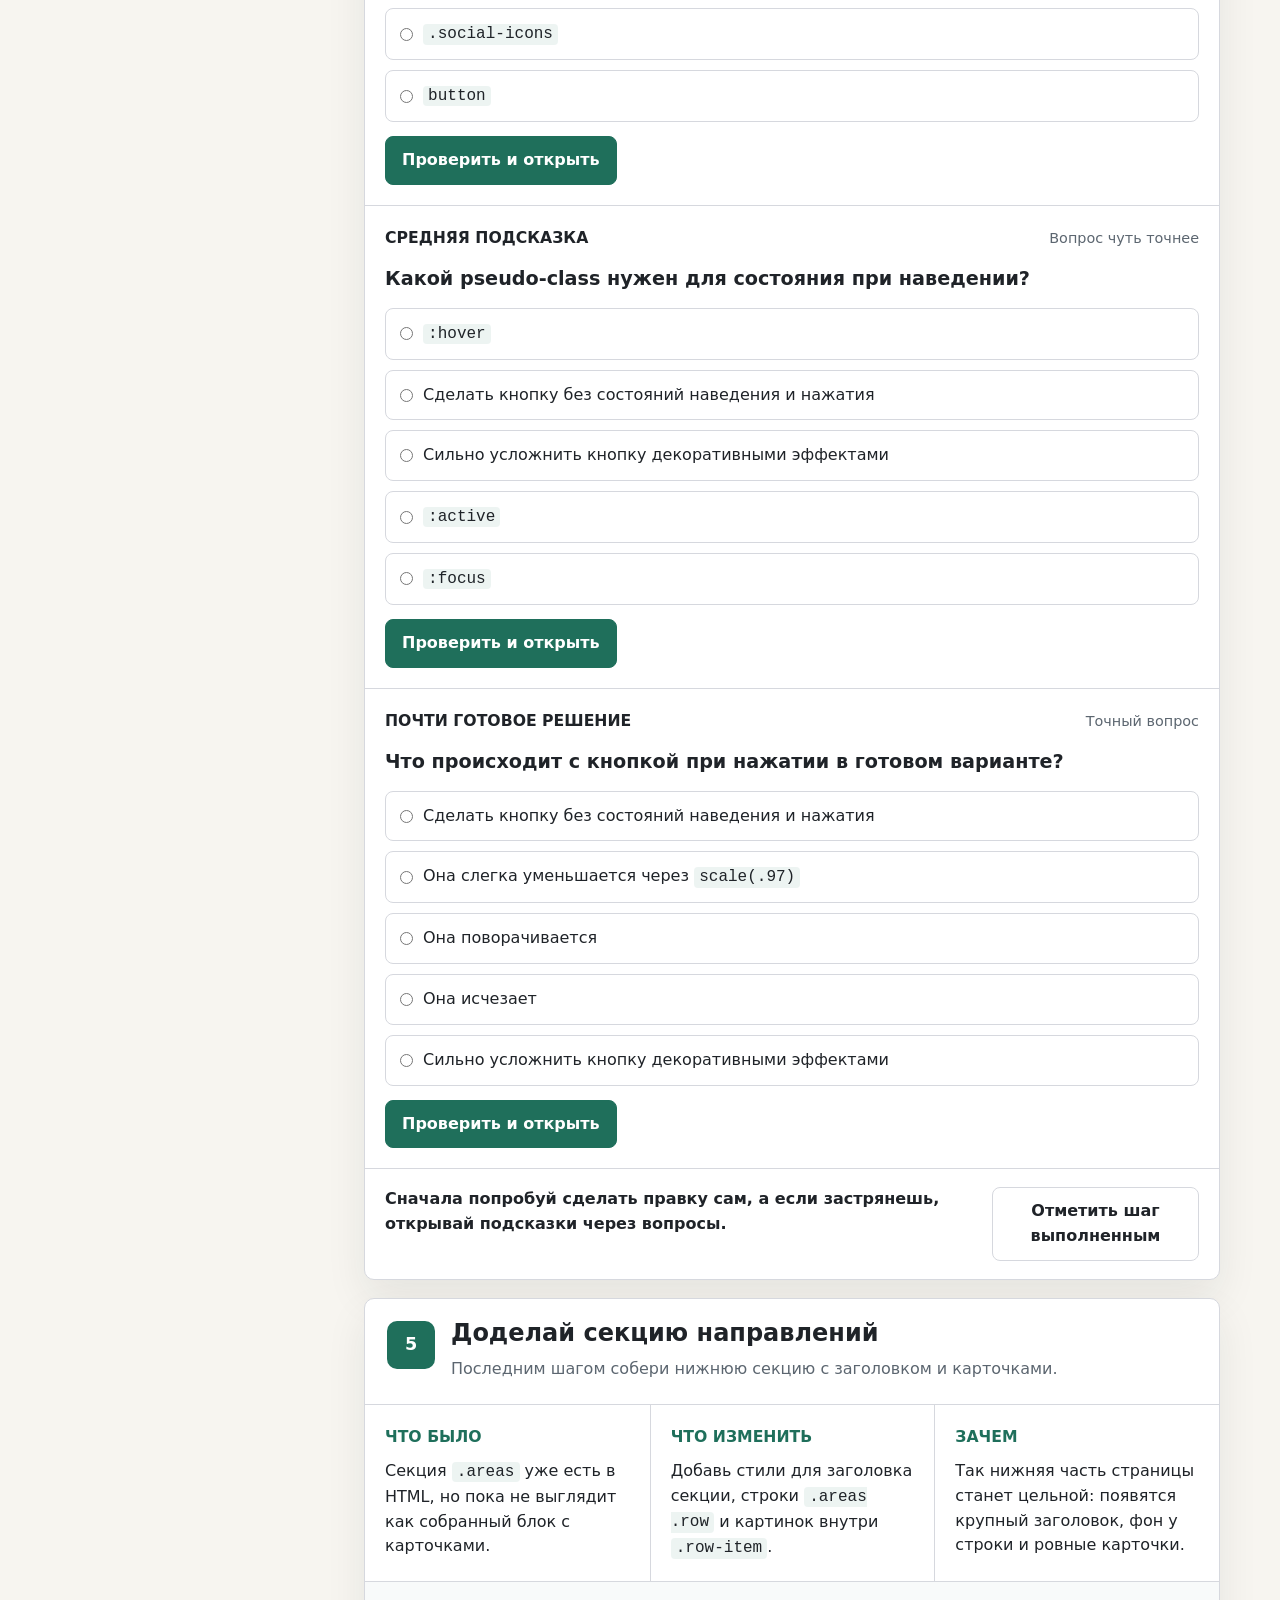
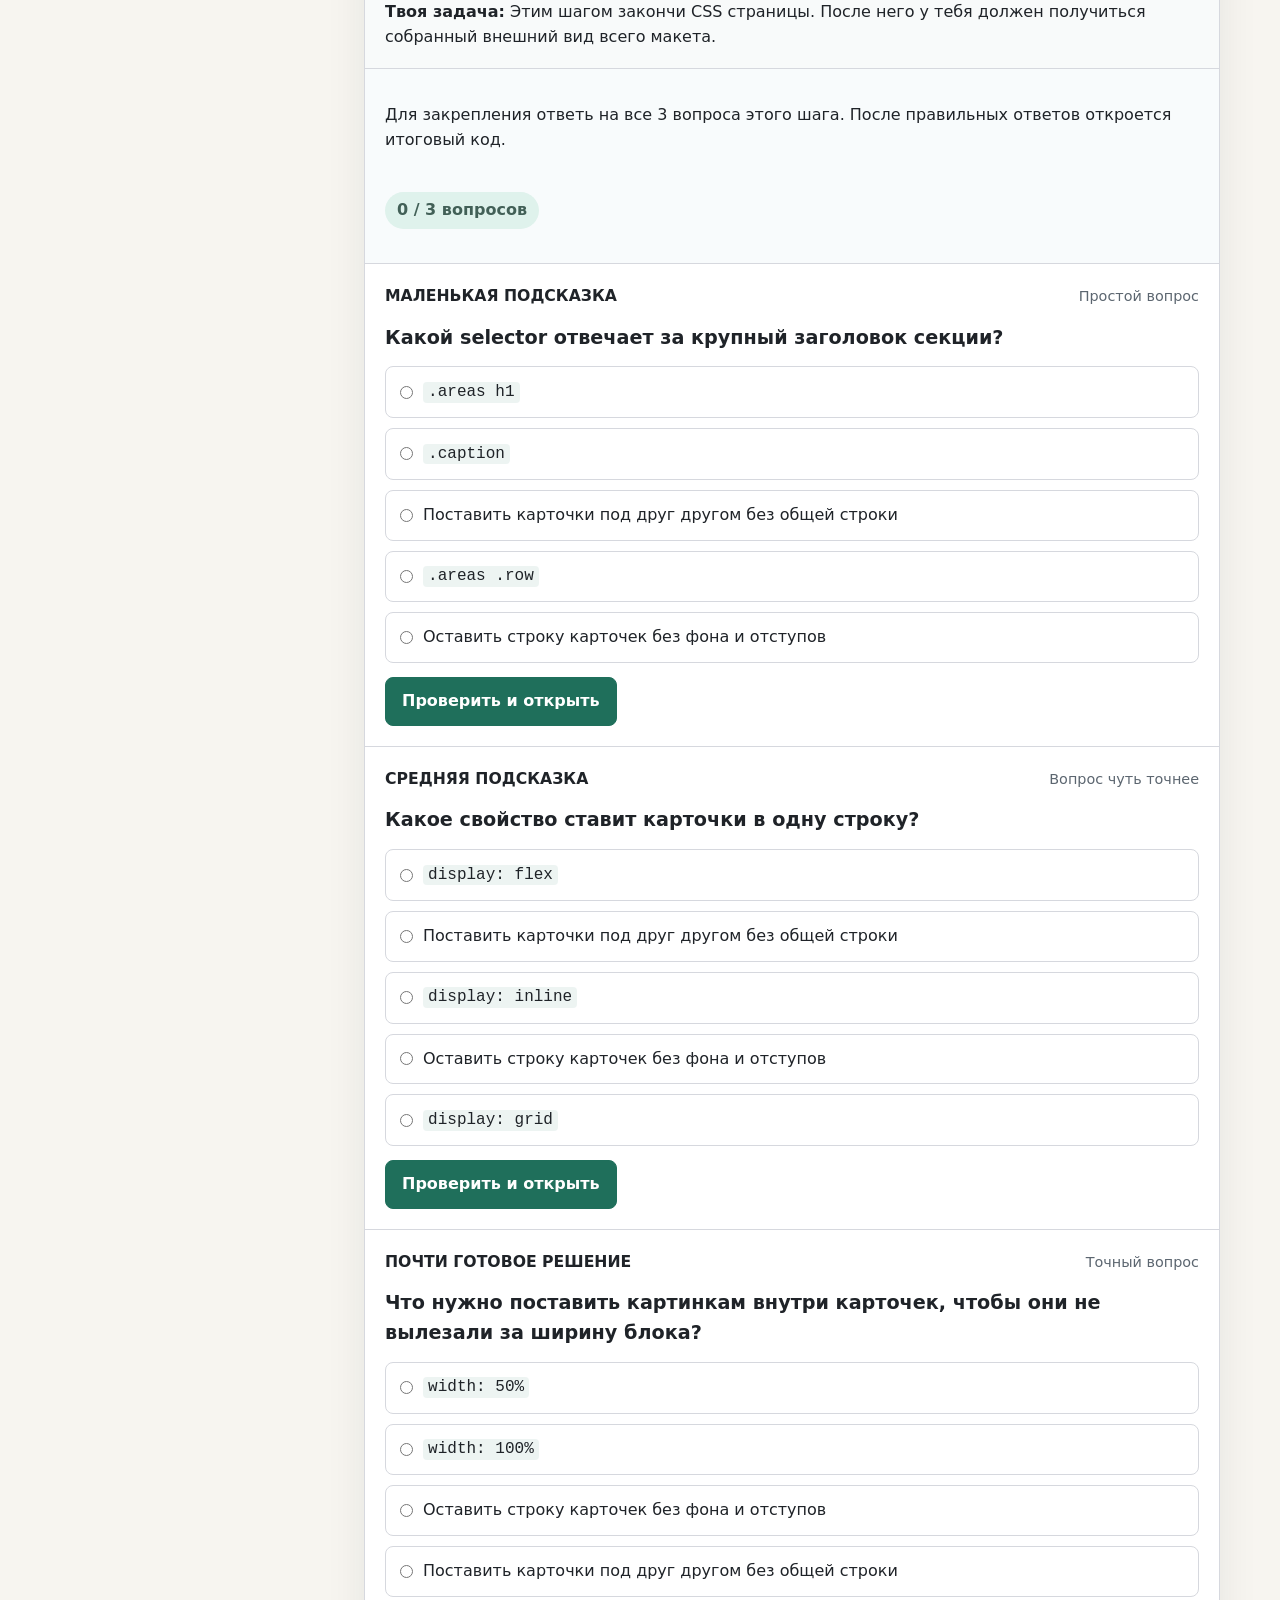
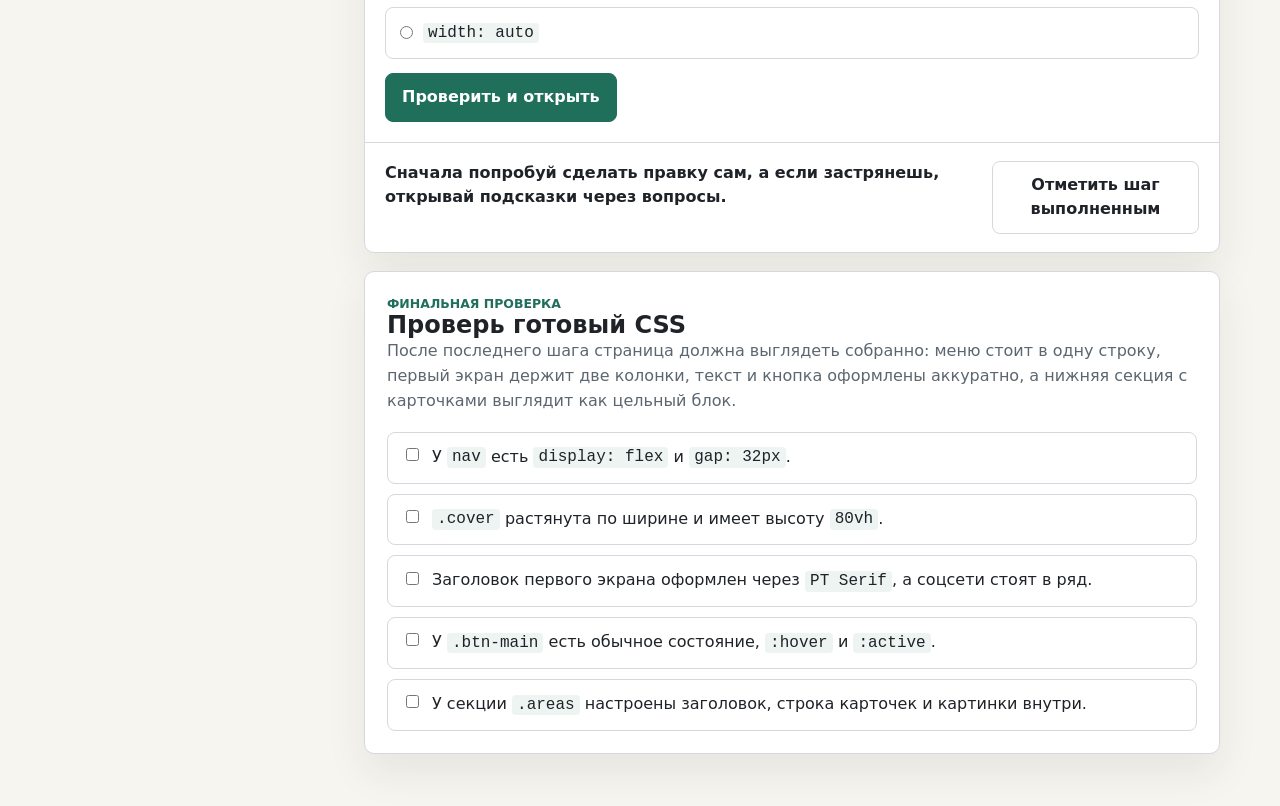
==== commit e3b32dcc: "update better books" ====
--- a/better_books_guide.html
+++ b/better_books_guide.html
@@ -3,7 +3,7 @@
   <head>
     <meta charset="UTF-8" />
     <meta name="viewport" content="width=device-width, initial-scale=1.0" />
-    <title>Гайд по CSS для Better Books</title>
+    <title>Пошаговый гайд по CSS для Better Books</title>
     <link rel="stylesheet" href="better_books_guide.css" />
   </head>
   <body>
@@ -13,9 +13,9 @@
           <p class="eyebrow">Пошаговый гайд</p>
           <h1>Доработай CSS для Better Books</h1>
           <p>
-            HTML уже готов. В этой инструкции ты шаг за шагом приводишь свой
-            CSS к итоговому виду: меню, первый экран, текст, кнопка и нижняя
-            секция.
+            HTML уже готов. Здесь ты шаг за шагом доработаешь свой CSS:
+            соберешь меню, первый экран, текст, кнопку и нижнюю секцию с
+            карточками.
           </p>
         </div>
 
@@ -40,22 +40,28 @@
     </header>
 
     <main class="page">
-      <aside class="route" aria-label="Шаги">
+      <aside class="route" aria-label="Навигация по шагам">
         <h2>Шаги</h2>
         <nav id="stepNav"></nav>
       </aside>
 
-      <section class="lesson" aria-label="Инструкция">
+      <section class="lesson" aria-label="Инструкция по CSS">
         <section class="intro">
           <div>
             <p class="eyebrow">Важно</p>
             <h2>Правь только CSS</h2>
           </div>
-          <p>
-            HTML здесь не трогай. В каждом шаге сначала посмотри, что нужно
-            изменить, потом попробуй сделать правку сам, а подсказки открывай
-            только если застрял.
-          </p>
+          <div>
+            <p>
+              HTML здесь трогать не нужно. Сначала попробуй сделать правку сам,
+              а подсказки открывай только если действительно застрял.
+            </p>
+            <ul class="intro__list">
+              <li>в каждом шаге разберись, что было и что нужно изменить;</li>
+              <li>ответь на вопросы для закрепления;</li>
+              <li>после ошибок читай формулировки внимательнее, а не перебирай варианты.</li>
+            </ul>
+          </div>
         </section>
 
         <div id="steps" class="steps"></div>
@@ -64,10 +70,10 @@
           <p class="eyebrow">Финальная проверка</p>
           <h2 id="finish-title">Проверь готовый CSS</h2>
           <p>
-            После последнего шага страница должна выглядеть как готовый макет:
-            меню стоит в одну строку, первый экран разделен на левую и правую
-            части, кнопка реагирует на наведение и нажатие, а секция
-            направлений оформлена в одну широкую строку.
+            После последнего шага страница должна выглядеть собранно: меню стоит
+            в одну строку, первый экран держит две колонки, текст и кнопка
+            оформлены аккуратно, а нижняя секция с карточками выглядит как
+            цельный блок.
           </p>
 
           <div class="checklist">
--- a/better_books_guide.css
+++ b/better_books_guide.css
@@ -75,7 +75,7 @@
 }
 
 .hero__copy h1 {
-  font-size: clamp(2.1rem, 4vw, 4rem);
+  font-size: clamp(2.1rem, 4vw, 3.7rem);
 }
 
 .hero__copy p:last-child {
@@ -235,6 +235,16 @@
   color: var(--muted);
 }
 
+.intro__list {
+  margin: 12px 0 0;
+  padding-left: 20px;
+  color: var(--muted);
+}
+
+.intro__list li + li {
+  margin-top: 6px;
+}
+
 .steps {
   display: grid;
   gap: 18px;
@@ -336,6 +346,11 @@
   border-radius: 999px;
   background: var(--accent-soft);
   color: #426057;
+  font-weight: 700;
+}
+
+.practice__penalty {
+  color: #8b5a14;
   font-weight: 700;
 }
 
@@ -422,6 +437,17 @@
   font-weight: 700;
 }
 
+.feedback.is-locked {
+  color: #8b5a14;
+  font-weight: 700;
+}
+
+.hint__form.is-locked .option,
+.hint__form.is-solved-form .option {
+  opacity: 0.72;
+  cursor: not-allowed;
+}
+
 .hint__body {
   margin-top: 14px;
   padding: 16px;
@@ -451,6 +477,21 @@
   padding: 0;
   background: transparent;
   color: inherit;
+}
+
+.penalty-block {
+  border-bottom: 1px solid var(--line);
+  background: #fff9ea;
+}
+
+.penalty-block__head {
+  padding: 18px 20px;
+  border-bottom: 1px solid #f0d7a0;
+}
+
+.penalty-block__head p {
+  margin: 0;
+  color: var(--muted);
 }
 
 .step__result {
